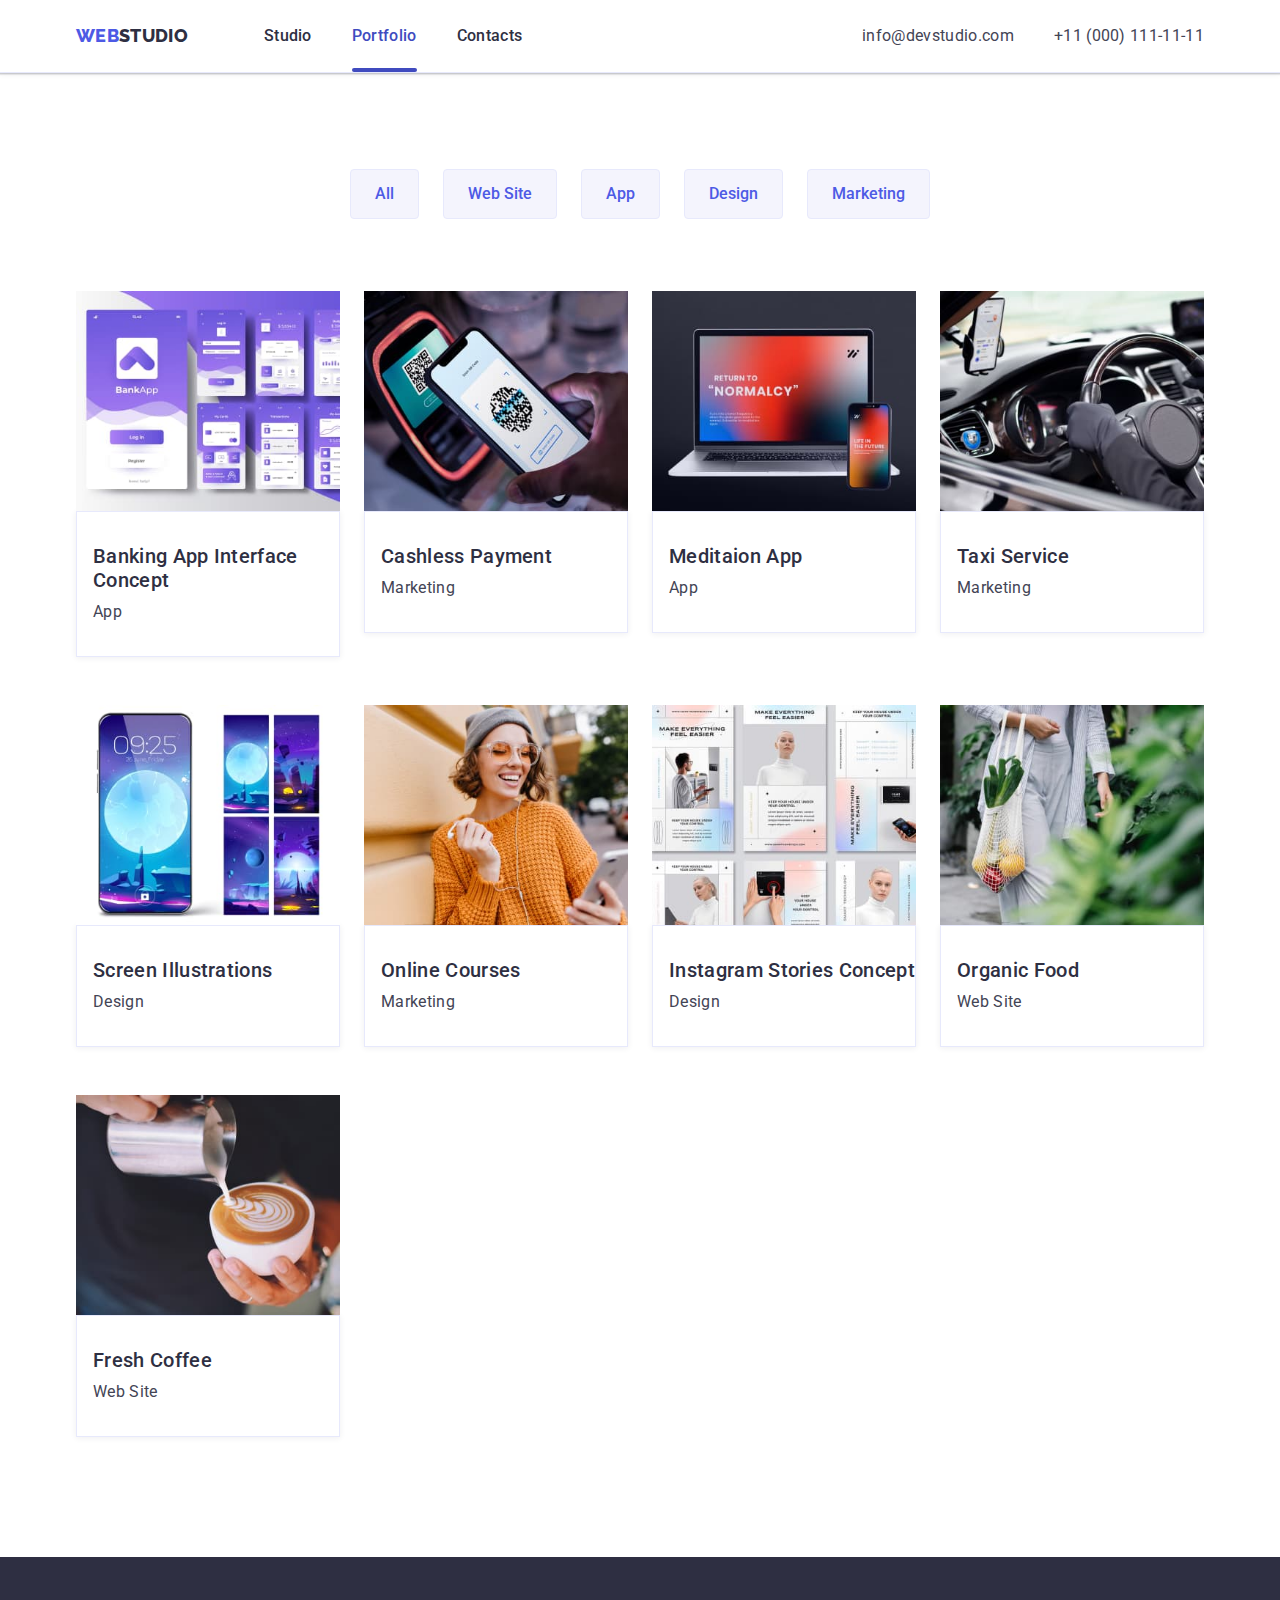
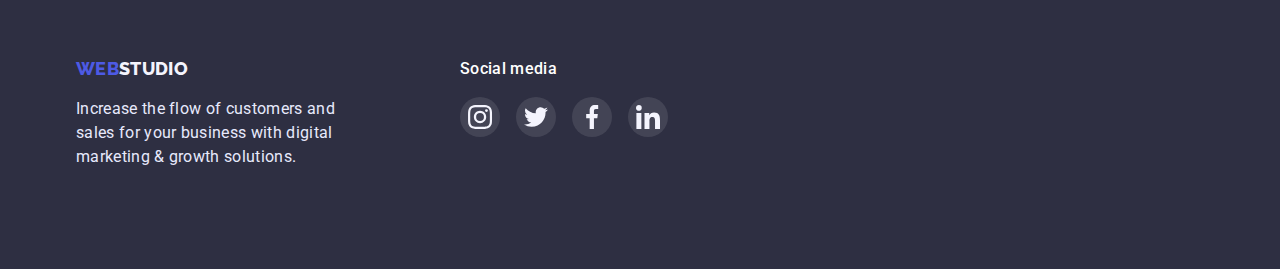
==== portfolio.html @ a46f96de "Initial commit" ====
<!DOCTYPE html>
<html lang="en">
<head>
    <meta charset="UTF-8">
    <meta http-equiv="X-UA-Compatible" content="IE=edge">
    <meta name="viewport" content="width=device-width, initial-scale=1.0">
    <title>WebStudio</title>
    <!--Fonts-->
    <link rel="preconnect" href="https://fonts.googleapis.com">
    <link rel="preconnect" href="https://fonts.gstatic.com" crossorigin>
    <link href="https://fonts.googleapis.com/css2?family=Raleway:wght@800&family=Roboto:wght@400;500;700&display=swap"
        rel="stylesheet">
        <link rel="stylesheet" href="https://cdn.jsdelivr.net/npm/modern-normalize@1.1.0/modern-normalize.min.css">
    <!--Custom styles-->
    <link rel="stylesheet" href="./css/styles.css" />
</head>
<body>
    <!--Heder section-->
    <header class="main-header">
       <div class="header-container container">
       <nav class="nav">
       <a class="logo link" href="./index.html">
           <span class="accent-logo">Web</span>Studio
            </a>
            <ul class="menu list">
                <li class="menu-item">
                    <a class="menu-link link" href="./index.html">Studio</a>
                </li>
                <li class="menu-item">
                    <a class="menu-link link current" href="./portfolio.html">Portfolio</a>
                </li>
                <li class="menu-item">
                    <a class="menu-link link" href="">Contacts</a>
                </li>
            </ul>
        </nav>
        <ul class="contact list">
            <li><a class="mail link" href="mailto:">info@devstudio.com</a></li>
            <li><a class="phone link" href="tel:+110001111111">+11 (000) 111-11-11</a></li>
        </ul>
    </div>
</header>
    <main>
        <!--Filters-->
        <section class="filters">
        <div class="container">
                <h1 class="visually-hidden" >Filters</h1>
                <ul class="btn-list list">
                <li class="btn-item">
                    <button class="button" type="button">All</button>
                </li>
                <li class="btn-item">
                    <button class="button" type="button">Web Site</button>
                </li>
                <li class="btn-item">
                    <button class="button" type="button">App</button>
                </li>
                <li class="btn-item">
                    <button class="button" type="button">Design</button>
                </li>
                <li class="btn-item">
                    <button class="button" type="button">Marketing</button>
                </li>
            </ul>
            <ul class="card-set portfolio-list list">
                <li class="card-set-item img-item">
                    <a class="portfolio-link">
                    <div class="img-wrapper">
                        <img src="./images/Portfolio/appimg1.jpg" alt="app" width="360" />
                         <p class="overlay">14 Stylish and User-Friendly App Design Concepts · Task Manager App · Calorie Tracker App · Exotic
                        Fruit Ecommerce App · Cloud Storage App</p>
                    </div>
                    <div class="portfolio-wrapper">
                    <h2 class="caption">Banking App Interface Concept</h2>
                    <p class="text">App</p>
                </div>
                </a>
                </li>
                <li class="card-set-item img-item">
                    <a class="portfolio-link">
                    <div class="img-wrapper">
                        <img class="img" src="./images/Portfolio/marketingimg1.jpg" alt="Marketing" width="360"/>
                        <p class="overlay">14 Stylish and User-Friendly App Design Concepts · Task Manager App · Calorie Tracker App · Exotic
                        Fruit Ecommerce App · Cloud Storage App</p>
                    </div>
                    <div class="portfolio-wrapper">
                    <h2 class="caption">Cashless Payment</h2>
                    <p class="text">Marketing</p>
                </div>
                </a>
                </li>
                <li class="card-set-item img-item">
                    <a class="portfolio-link">
                    <div class="img-wrapper">
                        <img class="img" src="./images/Portfolio/appimg2.jpg" alt="app" width="360"/>
                    <p class="overlay">14 Stylish and User-Friendly App Design Concepts · Task Manager App · Calorie Tracker App · Exotic
                        Fruit Ecommerce App · Cloud Storage App</p>
                    </div>
                    <div class="portfolio-wrapper">
                    <h2 class="caption">Meditaion App</h2>
                    <p class="text">App</p>
                </div>
                </a>
                </li>
                <li class="card-set-item img-item">
                    <a class="portfolio-link">
                    <div class="img-wrapper">
                        <img class="img" src="./images/Portfolio/marketingimg2.jpg" alt="Marketing" width="360"/>
                    <p class="overlay">14 Stylish and User-Friendly App Design Concepts · Task Manager App · Calorie Tracker App · Exotic
                        Fruit Ecommerce App · Cloud Storage App</p>
                        </div>
                    <div class="portfolio-wrapper">
                    <h2 class="caption">Taxi Service</h2>
                    <p class="text">Marketing</p>
                </div>
                </a>
                </li>
                <li class="card-set-item img-item">
                    <a class="portfolio-link">
                    <div class="img-wrapper">
                        <img class="img" src="./images/Portfolio/designimg1.jpg" alt="Design" width="360"/>
                    <p class="overlay">14 Stylish and User-Friendly App Design Concepts · Task Manager App · Calorie Tracker App · Exotic
                        Fruit Ecommerce App · Cloud Storage App</p>
                    </div>
                    <div class="portfolio-wrapper">
                    <h2 class="caption">Screen Illustrations</h2>
                    <p class="text">Design</p>
                </div>
                </a>
                </li>
                <li class="card-set-item img-item">
                    <a class="portfolio-link">
                    <div class="img-wrapper">
                        <img class="img" src="./images/Portfolio/marketing3.jpg" alt="Marketing" width="360"/>
                    <p class="overlay">14 Stylish and User-Friendly App Design Concepts · Task Manager App · Calorie Tracker App · Exotic
                        Fruit Ecommerce App · Cloud Storage App</p>
                    </div>
                    <div class="portfolio-wrapper">
                    <h2 class="caption">Online Courses</h2>
                    <p class="text">Marketing</p>
                </div>
                </a>
                </li>
                <li class="card-set-item img-item">
                    <a class="portfolio-link">
                    <div class="img-wrapper">
                        <img class="img" src="./images/Portfolio/designimg2.jpg" alt="Design" width="360"
                    />
                    <p class="overlay">14 Stylish and User-Friendly App Design Concepts · Task Manager App · Calorie Tracker App · Exotic
                        Fruit Ecommerce App · Cloud Storage App</p>
                    </div>
                    <div class="portfolio-wrapper">
                    <h2 class="caption">Instagram Stories Concept</h2>
                    <p class="text">Design</p>
                </div>
                </a>
                </li>
                <li class="card-set-item img-item">
                    <a class="portfolio-link">
                    <div class="img-wrapper">
                        <img class="img" src="./images/Portfolio/webimg1.jpg" alt="Web Site" width="360"
                    />
                    <p class="overlay">14 Stylish and User-Friendly App Design Concepts · Task Manager App · Calorie Tracker App · Exotic
                        Fruit Ecommerce App · Cloud Storage App</p>
                    </div>
                    <div class="portfolio-wrapper">
                    <h2 class="caption">Organic Food</h2>
                    <p class="text">Web Site</p>
                </div>
                </a>
                </li>
                <li class="card-set-item img-item">
                    <a class="portfolio-link">
                    <div class="img-wrapper">
                        <img class="img" src="./images/Portfolio/webimg2.jpg" alt="Web Site" width="360"
                    />
                    <p class="overlay">14 Stylish and User-Friendly App Design Concepts · Task Manager App · Calorie Tracker App · Exotic
                        Fruit Ecommerce App · Cloud Storage App</p>
                    </div>
                    <div class="portfolio-wrapper">
                    <h2 class="caption">Fresh Coffee</h2>
                    <p class="text">Web Site</p>
                </div>
                </a>
                </li>
            </ul>
        </div>
        </section>
        </main>
    <!--Footer section-->
<footer class="footer">
    <div class="footer-container container">
        <section class="text-footer">
            <a class="logo link" href="./index.html">
                <span class="accent-logo">Web</span><span class="accent-logo-two">Studio</span>
            </a>
            <p class="text light-text">Increase the flow of customers and sales for your business with digital marketing
                & growth solutions.</p>
        </section>
        <section class="media-footer">
            <h2 class="social-text">Social media</h2>
            <ul class="media-list list">
                <li class="media-list-item">
                    <a href="" class="media-list-link">
                        <svg class="media-list-icon" widt="24" height="24">
                            <use href="./images/icons.svg#icon-instagram"></use>
                        </svg>
                    </a>
                </li>
                <li class="media-list-item">
                    <a href="" class="media-list-link">
                        <svg class="media-list-icon" widt="24" height="24">
                            <use href="./images/icons.svg#icon-twitter"></use>
                        </svg>
                    </a>
                </li>
                <li class="media-list-item">
                    <a href="" class="media-list-link">
                        <svg class="media-list-icon" widt="24" height="24">
                            <use href="./images/icons.svg#icon-facebook"></use>
                        </svg>
                    </a>
                </li>
                <li class="media-list-item">
                    <a href="" class="media-list-link">
                        <svg class="media-list-icon" widt="24" height="24">
                            <use href="./images/icons.svg#icon-linkedin"></use>
                        </svg>
                    </a>
                </li>
            </ul>
        </section>
    </div>
</footer>
</body>
</html>
---- css/styles.css ----
:root {
    /* Font */
--main-font: Roboto, sans-serif;
--secondary-font: Raleway, sans-serif;
    /* Colors */
--primary-brand: #4D5AE5;
--pressed-state: #404BBF;
--dark: #2E2F42;
--success: #31D0AA;
--success-75: rgba(49, 208, 170, 0,75);
--success-50: rgba(49, 208, 170, 0,50);
--success-10: rgba(49, 208, 170, 0,10);
--text: #434455;
--subtle-text: #8E8F99;
--accent: #E7E9FC;
--light: #F4F4FD;
--modal-overlay: #2E2F42;
--hero-background: #2E2F42;
--background-white: #FFFFFF;
--white-text: #FFFFFF;

/* Others */
--indent: 24px;
--items: 4;
}

body {
   background-color: var(--background-white);
   color:var(--text);
   font-size: 16px;
   font-family: 'Roboto', sans-serif;
   letter-spacing: 0.02em;
}
 
/* RESET START */
h1,
h2,
h3,
h4,
h5,
h6,
p {
    margin-top: 0;
    margin-bottom: 0;
}

ul {
    margin-top: 0;
    margin-bottom: 0;
    padding-left: 0;
    list-style: none;
}

a {
    color: currentColor;
    text-decoration: none;
}

button {
    cursor: pointer;
}

img {
    display: block;
    max-width: 100%;
    height: auto;
}

.container {
    width: 1158px;
    margin-right: auto;
    margin-left: auto;
    padding-right: 15px;
    padding-left: 15px;
}

.visually-hidden {
    position: absolute;
    overflow: hidden;
    clip: rect(0 0 0 0);
    width: 1px;
    height: 1px;
    margin: -1px;
    padding: 0;
    border: 0;
    white-space: nowrap;
    clip-path: inset(100%);
}

/* RESET END */
.list {
    list-style: none;
}

.link {
    text-decoration: none;
}

/* CARD SET */
.card-set {
    display: flex;
    flex-wrap: wrap;

    gap: var(--indent);
}

.card-set-item {
    flex-basis: calc((100% - (var(--indent) * (var(--items) - 1))) / var(--items));
}
/* HEDER SECTION */

.main-header {
    border-bottom: 1px solid var(--accent);
    background-color: var(--background-white);
    box-shadow: 0px 2px 1px rgba(46, 47, 66, 0.08),
                0px 1px 1px rgba(46, 47, 66, 0.16),
                0px 1px 6px rgba(46, 47, 66, 0.08);
}

.header-container{
    display: flex;
    align-items: center;
    
}

.nav{
    display: flex;
    align-items: center;
    margin-right: auto;
}

.logo {
    height: 24px;
    margin-right: 76px;
    color: var(--dark);
    font-weight: 800;
    font-size: 18px;
    font-family: var(--secondary-font);
    line-height: 1.33;
    text-transform: uppercase;
}

.accent-logo {
    color: var(--primary-brand);
    
}

.menu {
    display: flex;
    gap: 40px;
}

.menu-link.current::after {
    content: "";
    position: absolute;
    bottom: 0;


    display: block;
    width: 100%;
    height: 4px;
    border-radius: 2px;

    background-color: var(--pressed-state);
}

.menu-link {
    position: relative;
    display: block;
    padding-top: 24px;
    padding-bottom: 24px;
    color: var(--modal-overlay);
    font-weight: 500;
    font-size: 16px;
    font-family: var(--main-font);
    line-height: 1.5;
    transition: color 250ms cubic-bezier(0.4, 0, 0.2, 1);
}

.menu-link:hover,
.menu-link:focus {
    color: var(--pressed-state);
}

.menu-item .current {
    color: var(--pressed-state);
}

.mail {
    padding-top: 20px;
    padding-bottom: 20px;
    color: var(--text);
    font-weight: 400;
    font-size: 16px;
    font-family: var(--main-font);
    line-height: 1.5;
    transition: color 250ms cubic-bezier(0.4, 0, 0.2, 1);
}

.phone {
    padding-top: 20px;
    padding-bottom: 20px;
    color: var(--text);
    font-weight: 400;
    font-size: 16px;
    font-family: var(--main-font);
    line-height: 1.5;
}

.mail:hover,
.mail:focus {
    color: var(--pressed-state);
}

.contact {
    display: flex;
    gap: 40px;   
}

/* HERO SECTION */

.hero {
    max-width: 1440px;
    margin-right: auto;
    margin-left: auto;
    padding-top: 188px;
    padding-bottom: 188px;
    background-color: var(--hero-background);
    background-image: linear-gradient(rgba(46, 47, 66, 0.7),rgba(46, 47, 66, 0.7)), url(../images/bacimg.jpg);
    background-size: cover;
}

.main-title {
    display: block;
    /* background: var(--modal-overlay); */
    width: 494px;
    margin: auto;
    margin-bottom: 48px;
    color: var(--white-text);
    font-weight: 700;
    font-size: 56px;
    font-family: var(--main-font);
    line-height: 1.07;
    text-align: center;
}

.btn {
    display: block;
    margin: auto;
    padding-top: 16px;
    padding-right: 32px;
    padding-bottom: 16px;
    padding-left: 32px;
    border: 0;
    border-radius: 4px;
    background-color: var(--primary-brand);
    color: var(--white-text);
    box-shadow: 0px 4px 4px rgba(0, 0, 0, 0.15);
    font-weight: 500;
    font-size: 16px;
    font-family: var(--main-font);
    line-height: 1.5;
    transition: color 250ms cubic-bezier(0.4, 0, 0.2, 1), background-color 250ms cubic-bezier(0.4, 0, 0.2, 1);
}

.btn:hover,
.btn:focus {
    background-color: var(--pressed-state);
    color: var(--white-text);
}

/* ABOUT SECTION */

.about {
    padding-top: 120px;
    padding-bottom: 120px;
}

.about-list {
--items: 4;
--indent: 20px;
}

.feature {
    display: flex;
    justify-content: center;
    align-items: center;
    height: 112px;
    margin-bottom: 8px;
    border-radius: 4px;
    background-color: var(--light);
}

.caption {
    margin-bottom: 8px;
    color: var(--modal-overlay);
    font-weight: 500;
    font-size: 20px;
    font-family: var(--main-font);
    line-height: 1.2;
}

.text-item {
    width: 264px;
}

.text {
    color: var(--text);
    font-weight: 400;
    font-size: 16px;
    font-family: var(--main-font);
    line-height: 1.5;
}

/* WHAT ARE WE DOING SECTION */

.our-projects {
    padding-bottom: 120px;
}
    
.heading {
    margin-bottom: 72px;
    color: var(--modal-overlay);
    font-weight: 700;
    font-size: 36px;
    font-family: var(--main-font);
    line-height: 1.11;
    text-align: center;
}

.projects-list {
    --items: 3;
    --indent: 20px;
}

/* TEAM SECTION */

.team {
    margin-bottom: 130px;
    padding-top: 120px;
    padding-bottom: 120px;
    background: var(--light);
}

.team-list {
    --items: 4;
}

.team-wrapper {
    padding-top: 32px;
    padding-bottom: 32px;
    border-radius: 0px 0px 4px 4px;
    background: var(--background-white);
    box-shadow: 0px 1px 6px rgba(46, 47, 66, 0.08), 0px 1px 1px rgba(46, 47, 66, 0.16), 0px 2px 1px rgba(46, 47, 66, 0.08);
}

.img-item {
    width: 264px;
}

.text-center{
    text-align: center;
}

.text-center-two {
    /* padding-bottom: 3; */
    margin-bottom: 8px;
    text-align: center;
}

.social-list {
    display: flex;
    gap: 24px;
    justify-content: center;
}

.social-list-link {
    display: flex;
    justify-content: center;
    align-items: center;
    width: 40px;
    height: 40px;
    border-radius: 50%;
    background-color: var(--primary-brand);
    transition: background-color 250ms cubic-bezier(0.4, 0, 0.2, 1);
}

.social-list-link:hover,
.social-list-link:focus {
    background-color: var(--pressed-state);
}

.social-list-icon {
    fill: var(--light);
}

/* CUSTOMERS */

.customers {
    margin-bottom: 120px;
}

.customers-heading{
    margin-bottom: 72px;
}

.customers-list {
    display: flex;
    gap: 24px;
}


.customers-list-link {
    display: flex;
    gap: 24px;
    justify-content: center;
    align-items: center;
    width: 168px;
    height: 88px;
    border: 1px solid var(--subtle-text);
    border-radius: 4px;
    color: var(--subtle-text);
    transition: color 250ms cubic-bezier(0.4, 0, 0.2, 1), border 250ms cubic-bezier(0.4, 0, 0.2, 1);
    }


.customers-list-icon {
    transition: fill 250ms cubic-bezier(0.4, 0, 0.2, 1);
}

.customers-list-icon {
    fill: currentColor;
}

.customers-list-link:hover,
.customers-list-link:focus {
    border: 1px solid var(--pressed-state);
    color: var(--pressed-state);
}

/* FOOTER SECTION */

.footer-container {
    display: flex;
    gap: 120px;
}

.footer {
    padding-top: 100px;
    padding-bottom: 100px;
    background: var(--hero-background);
}

.text-footer {
    width: 264px;
}


.accent-logo-two {
    color: var(--light);
}

.light-text {
    width: 264px;
    margin-top: 16px;
    color: var(--accent);
}

.media-footer {
    width: 208px;
}

.social-text {
    margin-bottom: 16px;
    color: var(--white-text);
    font-weight: 500;
    font-size: 16px;
    font-family: var(--main-font);
    line-height: 1.5;
}

.media-list {
    display: flex;
    gap: 16px;
    justify-content: center;
}

.media-list-link {
    display: flex;
    justify-content: center;
    align-items: center;
    width: 40px;
    height: 40px;
    border-radius: 50%;
    background-color: rgba(255, 255, 255, 0.1);
    transition: background-color 250ms cubic-bezier(0.4, 0, 0.2, 1);
}

.media-list-link:hover,
.media-list-link:focus {
    background-color: var(--success);
}

.media-list-icon {
    transition: fill 250ms cubic-bezier(0.4, 0, 0.2, 1);
    }

.media-list-icon {
    fill: var(--light);
}

/* PORTFOLIO */

/* FILTERS */

.filters{
    padding-top: 96px;
    padding-bottom: 120px;
}

.btn-list {
    display: flex;
    gap: 24px;
    justify-content: center;
    margin-bottom: 72px;
}

.button {
    padding: 12px 24px;
    border: 1px solid var(--accent);
    border-radius: 4px;
    background: var(--light);
    color: var(--primary-brand);
    font-weight: 500;
    font-size: 16px;
    font-family: var(--main-font);
    line-height: 1.5;
    transition: color 250ms cubic-bezier(0.4, 0, 0.2, 1), background-color 250ms cubic-bezier(0.4, 0, 0.2, 1), box-shadow 250ms cubic-bezier(0.4, 0, 0.2, 1), border 250ms cubic-bezier(0.4, 0, 0.2, 1);
}

.button:hover,
.button:focus {
    border: var(--pressed-state);
    background-color: var(--pressed-state);
    color: var(--white-text);
    box-shadow: 0px 3px 1px rgba(0, 0, 0, 0.1),
    0px 2px 1px rgba(0, 0, 0, 0.08),
    0px 2px 2px rgba(0, 0, 0, 0.12)
}

.portfolio-list {
    --indent: 48px 24px;
    --items: 3;
}

.portfolio-link {
    display: block;
}

.portfolio-link:hover .overlay,
.portfolio-link:focus .overlay {
    transform: translate(0, 0);
}

.img-wrapper {
    position: relative;
    overflow: hidden;
}

.portfolio-link:hover,
.portfolio-link:focus {
    box-shadow: 0px 1px 6px rgba(46, 47, 66, 0.08), 0px 1px 1px rgba(46, 47, 66, 0.16), 0px 2px 1px rgba(46, 47, 66, 0.08);
    cursor: pointer;
}

.overlay {
    position: absolute;
    top: 0;
    left: 0;
    width: 100%;
    height: 100%;
    padding-top: 40px;
    padding-right: 32px;
    padding-bottom: 164px;
    padding-left: 32px;
    background-color: var(--primary-brand);
    color: var(--light);
    font-weight: 400;
    font-size: 16px;
    font-family: var(--main-font);
    line-height: 1.5;
    transition: transform 250ms cubic-bezier(0.4, 0, 0.2, 1);
    transform: translate(0, 100%);
}


.portfolio-wrapper {
    padding-top: 32px;
    padding-bottom: 32px;
    padding-left: 16px;
    border: 1px solid var(--accent);
    background: var(--background-white);
    box-shadow: 0px 1px 6px rgba(46, 47, 66, 0.08);
}

/* MODAL WINDOW */

.backdrop {
    position: fixed;
    top: 0;
    left: 0;
    z-index: 100;
    width: 100%;
    height: 100%;
    background-color: rgba(46, 47, 66, 0.4);
    transition: opacity 250ms cubic-bezier(0.4, 0, 0.2, 1), visibility 250ms cubic-bezier(0.4, 0, 0.2, 1);
}

.backdrop.is-hidden {
    opacity: 0;
    visibility: hidden;
    pointer-events: none;
}

.modal {
    position: absolute;
    top: 50%;
    left: 50%;
    width: 406px;
    height: 576px;
    border-radius: 4px;
    background-color: #FCFCFC;
    box-shadow: 0px 1px 1px rgba(0, 0, 0, 0.14), 0px 1px 3px rgba(0, 0, 0, 0.12), 0px 2px 1px rgba(0, 0, 0, 0.2);
    transform: translate(-50%, -50%);
}

.modal-close-btn {
    position: absolute;
    top: 24px;
    right: 24px;
    display: flex;
    justify-content: center;
    align-items: center;
    width: 24px;
    height: 24px;
    padding: 0;
    border: 1px solid rgba(0, 0, 0, 0.1);
    border-radius: 50%;
    background-color: #E7E9FC;
    transition: background-color 250ms cubic-bezier(0.4, 0, 0.2, 1);
}

.modal-close-btn:hover,
.modal-close-btn:focus {
   background-color: #404BBF;
}

.modal-close-btn-icon {
    transition: fill 250ms cubic-bezier(0.4, 0, 0.2, 1);
}

.modal-close-btn:hover .modal-close-btn-icon,
.modal-close-btn:focus .modal-close-btn-icon {
    fill: var(--white-text);
}
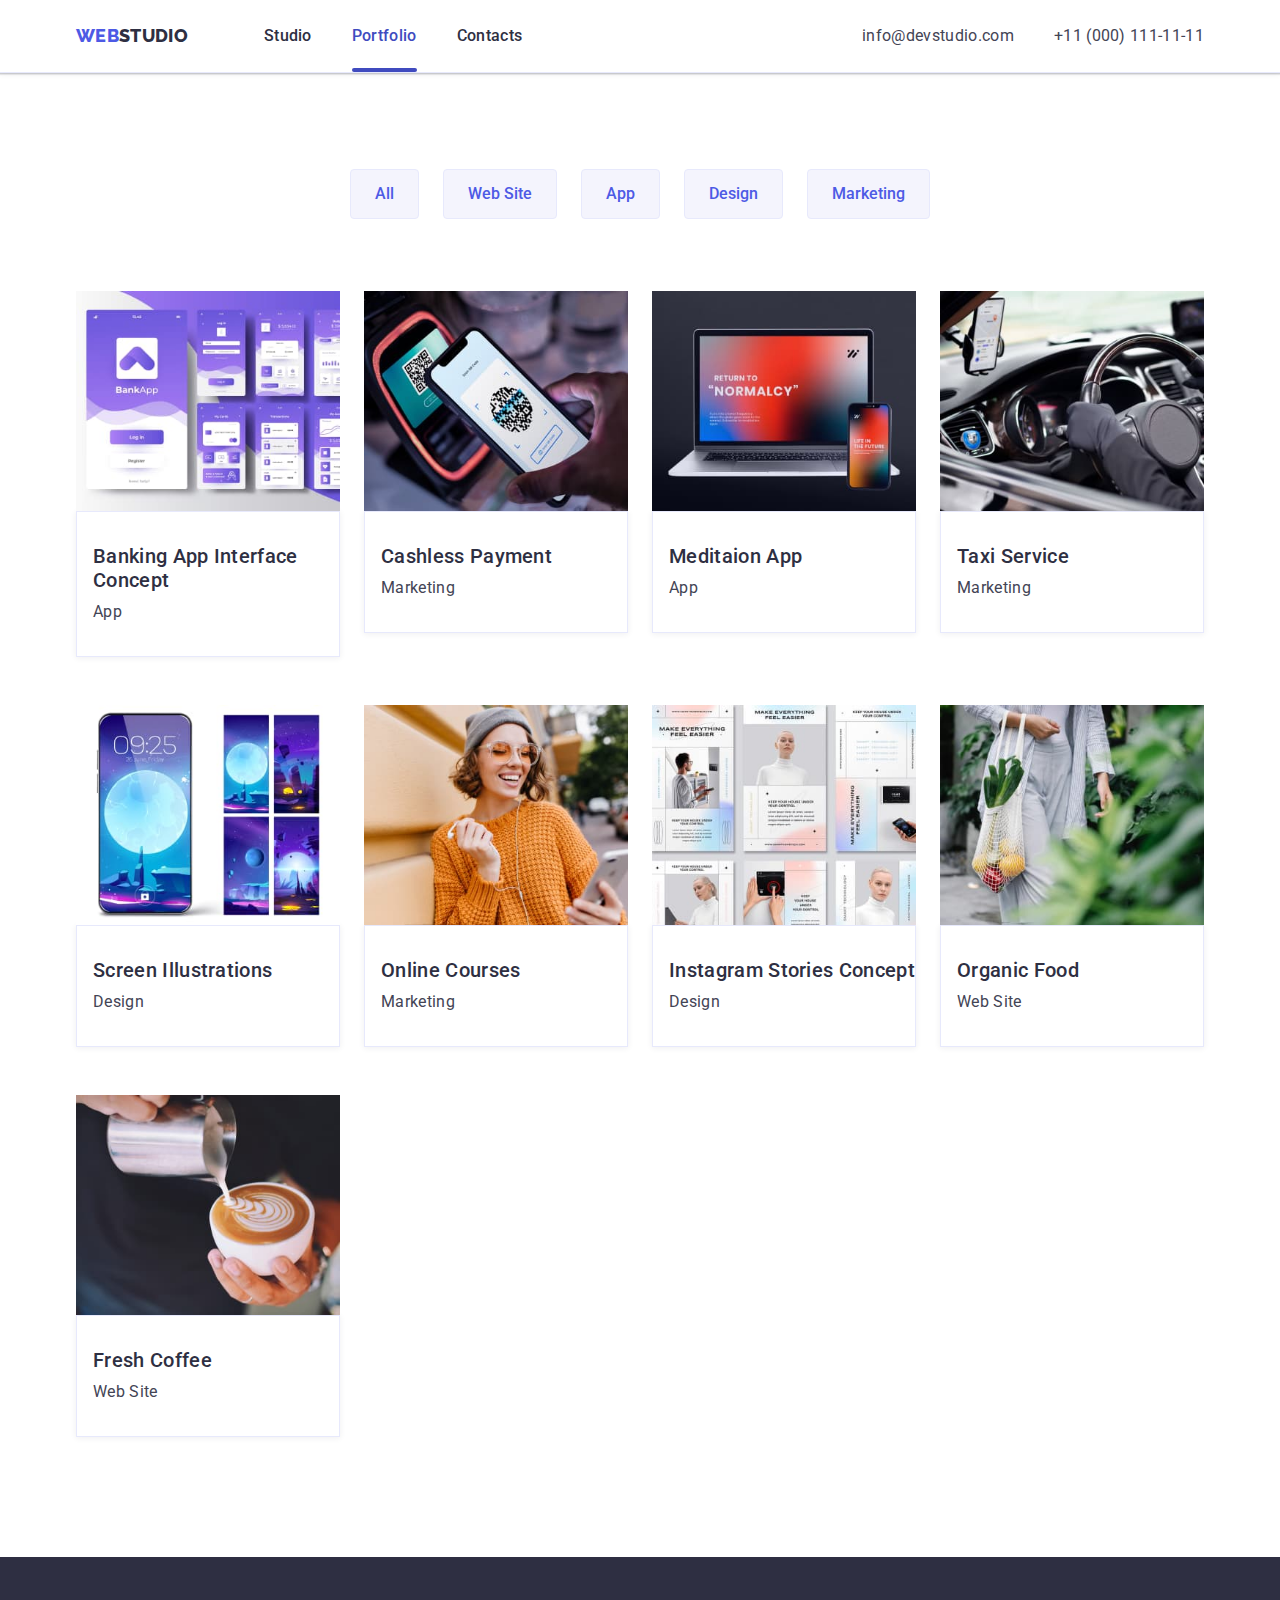
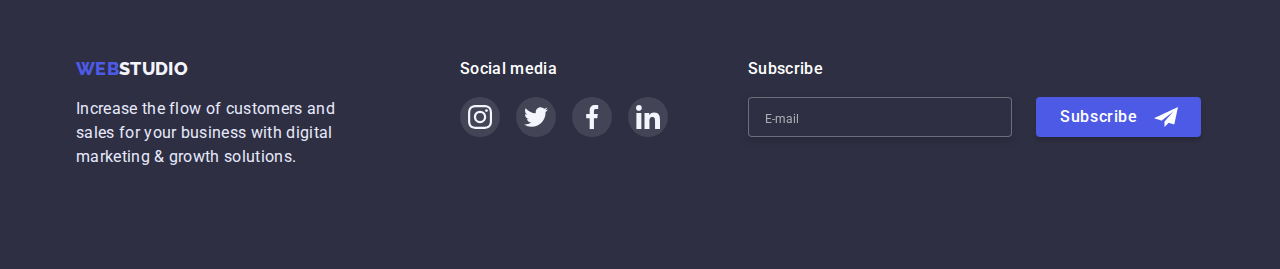
==== commit a18eacb8: "Add modal form" ====
--- a/portfolio.html
+++ b/portfolio.html
@@ -230,6 +230,18 @@
                 </li>
             </ul>
         </section>
+            <section>
+                <p class="modal-sub-text">Subscribe</p>
+                <form class="modal-sub">
+                    <label class="modal-sub-field">
+                        <input type="text" name="user_mail" class="modal-sub-input" placeholder="E-mail" />
+                    </label>
+                    <button type="submit" class="modal-sub-btn">
+                        <p class="modal-btn-text">Subscribe</p>
+                        <img class="modal-btn-icon" src="./images/btntelegram.png" widt="24" height="20" />
+                    </button>
+                </form>
+            </section>
     </div>
 </footer>
 </body>
--- a/css/styles.css
+++ b/css/styles.css
@@ -442,7 +442,6 @@
 
 .footer-container {
     display: flex;
-    gap: 120px;
 }
 
 .footer {
@@ -453,6 +452,7 @@
 
 .text-footer {
     width: 264px;
+    margin-right: 120px;
 }
 
 
@@ -468,6 +468,7 @@
 
 .media-footer {
     width: 208px;
+    margin-right: 80px;
 }
 
 .social-text {
@@ -509,11 +510,88 @@
     fill: var(--light);
 }
 
+.modal-sub-text {
+    margin-bottom: 16px;
+    color: var(--white-text);
+    font-weight: 500;
+    font-size: 16px;
+    font-family: var(--main-font);
+    line-height: 1.5;
+    letter-spacing: 0.02em;
+}
+
+.modal-sub {
+    display: flex;
+
+}
+
+.modal-sub-field {
+    margin-right: 24px;
+}
+
+.modal-sub-input {
+    width: 264px;
+    height: 40px;
+    padding-left: 16px;
+    border: 1px solid rgba(255, 255, 255, 0.3);
+    border-radius: 4px;
+    background-color: #2E2F42;
+    color: #FFFFFF;
+    filter: drop-shadow(0px 4px 4px rgba(0, 0, 0, 0.15));
+    transition: border-color 250ms cubic-bezier(0.4, 0, 0.2, 1);
+}
+
+.modal-sub-input:focus {
+    border-color: var(--primary-brand);
+    outline: none;
+}
+
+
+.modal-sub-input::placeholder {
+    color: rgba(255, 255, 255, 0.6);
+    font-weight: 400;
+    font-size: 12px;
+    font-family: var(--main-font);
+    line-height: 2;
+}
+
+.modal-sub-btn {
+    display: flex;
+    min-width: 165px;
+    min-height: 40px;
+    margin: auto;
+    padding-top: 8px;
+    padding-right: 10px;
+    padding-bottom: 8px;
+    padding-left: 24px;
+    border: 0;
+    border-radius: 4px;
+    background-color: var(--primary-brand);
+    color: var(--white-text);
+    box-shadow: 0px 4px 4px rgba(0, 0, 0, 0.15);
+    font-weight: 500;
+    font-size: 16px;
+    font-family: var(--main-font);
+    line-height: 1.5;
+    letter-spacing: 0.04em;
+    transition: background-color 250ms cubic-bezier(0.4, 0, 0.2, 1), background-color 250ms cubic-bezier(0.4, 0, 0.2, 1);   
+}
+
+.modal-sub-btn:hover,
+.modal-sub-btn:focus {
+    background-color: var(--pressed-state);
+}
+
+
+.modal-btn-icon {
+    margin-left: 16px;
+}
+
 /* PORTFOLIO */
 
 /* FILTERS */
 
-.filters{
+.filters {
     padding-top: 96px;
     padding-bottom: 120px;
 }
@@ -626,8 +704,11 @@
     position: absolute;
     top: 50%;
     left: 50%;
-    width: 406px;
-    height: 576px;
+    width: 408px;
+    padding-top: 72px;
+    padding-right: 24px;
+    padding-bottom: 24px;
+    padding-left: 24px;
     border-radius: 4px;
     background-color: #FCFCFC;
     box-shadow: 0px 1px 1px rgba(0, 0, 0, 0.14), 0px 1px 3px rgba(0, 0, 0, 0.12), 0px 2px 1px rgba(0, 0, 0, 0.2);
@@ -662,4 +743,154 @@
 .modal-close-btn:hover .modal-close-btn-icon,
 .modal-close-btn:focus .modal-close-btn-icon {
     fill: var(--white-text);
+}
+ 
+.modal-text {
+    display: block;
+    margin-bottom: 16px;
+    color: var(--modal-overlay);
+    font-weight: 500;
+    font-size: 16px;
+    font-family: var(--main-font);
+    line-height: 1.5;
+    text-align: center;
+}
+
+/* MODAL FORM */
+
+.modal-form {
+    display: flex;
+    flex-direction: column;
+}
+
+.modal-form-field {
+    margin-bottom: 8px;
+}
+
+.modal-form-input-desc {
+    display: block;
+    margin-bottom: 4px;
+    color: var(--subtle-text);
+    font-weight: 400;
+    font-size: 12px;
+    font-family: var(--main-font);
+    line-height: 1.3;
+}
+
+.modal-form-wrapper {
+    position: relative;
+}
+
+.modal-form-input {
+    width: 100%;
+    height: 40px;
+    padding-left: 38px;
+    border: 1px solid rgba(33, 33, 33, 0.2);
+    border-radius: 4px;
+    transition: border-color 250ms cubic-bezier(0.4, 0, 0.2, 1);
+}
+
+.modal-form-input:focus {
+    border-color: var(--primary-brand);
+    outline: none;
+}
+
+.modal-form-icon {
+    position: absolute;
+    top: 50%;
+    left: 16px;
+    display: block;
+    width: 18px;
+    transition: fill 250ms cubic-bezier(0.4, 0, 0.2, 1);
+    transform: translate(0, -50%);
+}
+
+.modal-form-input:focus + .modal-form-icon {
+    fill: var(--primary-brand);
+}
+
+.modal-form-message {
+    width: 100%;
+    height: 120px;
+    margin-bottom: 8px;
+    padding: 8px 16px;
+    border: 1px solid rgba(33, 33, 33, 0.2);
+    border-radius: 4px;
+    resize: none;
+    transition: border-color 250ms cubic-bezier(0.4, 0, 0.2, 1);
+}
+
+.modal-form-message:focus {
+    border-color: var(--primary-brand);
+    outline: none;
+}
+
+.modal-form-message::placeholder {
+    color: rgba(117, 117, 117, 0.5);
+    font-weight: 400;
+    font-size: 12px;
+    font-family: var(--main-font);
+    line-height: 1.3;
+}
+
+.modal-form-check-desc {
+    display: flex;
+    align-items: center;
+    margin-bottom: 24px;
+    color: #757575;
+    font-weight: 400;
+    font-size: 12px;
+    font-family: var(--main-font);
+    line-height: 1.3;
+}
+
+.modal-form-check-desc::before {
+    content: "";
+    display: block;
+    width: 16px;
+    height: 16px;
+    margin-right: 8px;
+    border: 1.25px solid #2E2F42;
+    border-radius: 2px;  
+    cursor: pointer;
+    transition: background-color 250ms cubic-bezier(0.4, 0, 0.2, 1), border 250ms cubic-bezier(0.4, 0, 0.2, 1), background-image 250ms cubic-bezier(0.4, 0, 0.2, 1);   
+}
+
+.modal-form-check:checked + .modal-form-check-desc::before {
+    border: 1.25px solid var(--pressed-state);
+    background-color: var(--pressed-state);
+    background-image: url(../images/checkbox.png);
+    background-position: 2px;
+    background-repeat: no-repeat;
+}
+
+.policy-href {
+    color: var(--primary-brand);
+    text-decoration-line: underline;
+}
+
+.modal-form-submit {
+    min-width: 169px;
+    min-height: 56px;
+    margin: auto;
+    padding-top: 16px;
+    padding-right: 32px;
+    padding-bottom: 16px;
+    padding-left: 32px;
+    border: 0;
+    border-radius: 4px;
+    background-color: var(--primary-brand);
+    color: var(--white-text);
+    box-shadow: 0px 4px 4px rgba(0, 0, 0, 0.15);
+    font-weight: 500;
+    font-size: 16px;
+    font-family: var(--main-font);
+    line-height: 1.5;
+    letter-spacing: 0.04em;
+    transition: background-color 250ms cubic-bezier(0.4, 0, 0.2, 1), background-color 250ms cubic-bezier(0.4, 0, 0.2, 1);   
+}
+
+.modal-form-submit:hover,
+.modal-form-submit:focus {
+    background-color: var(--pressed-state);
 }